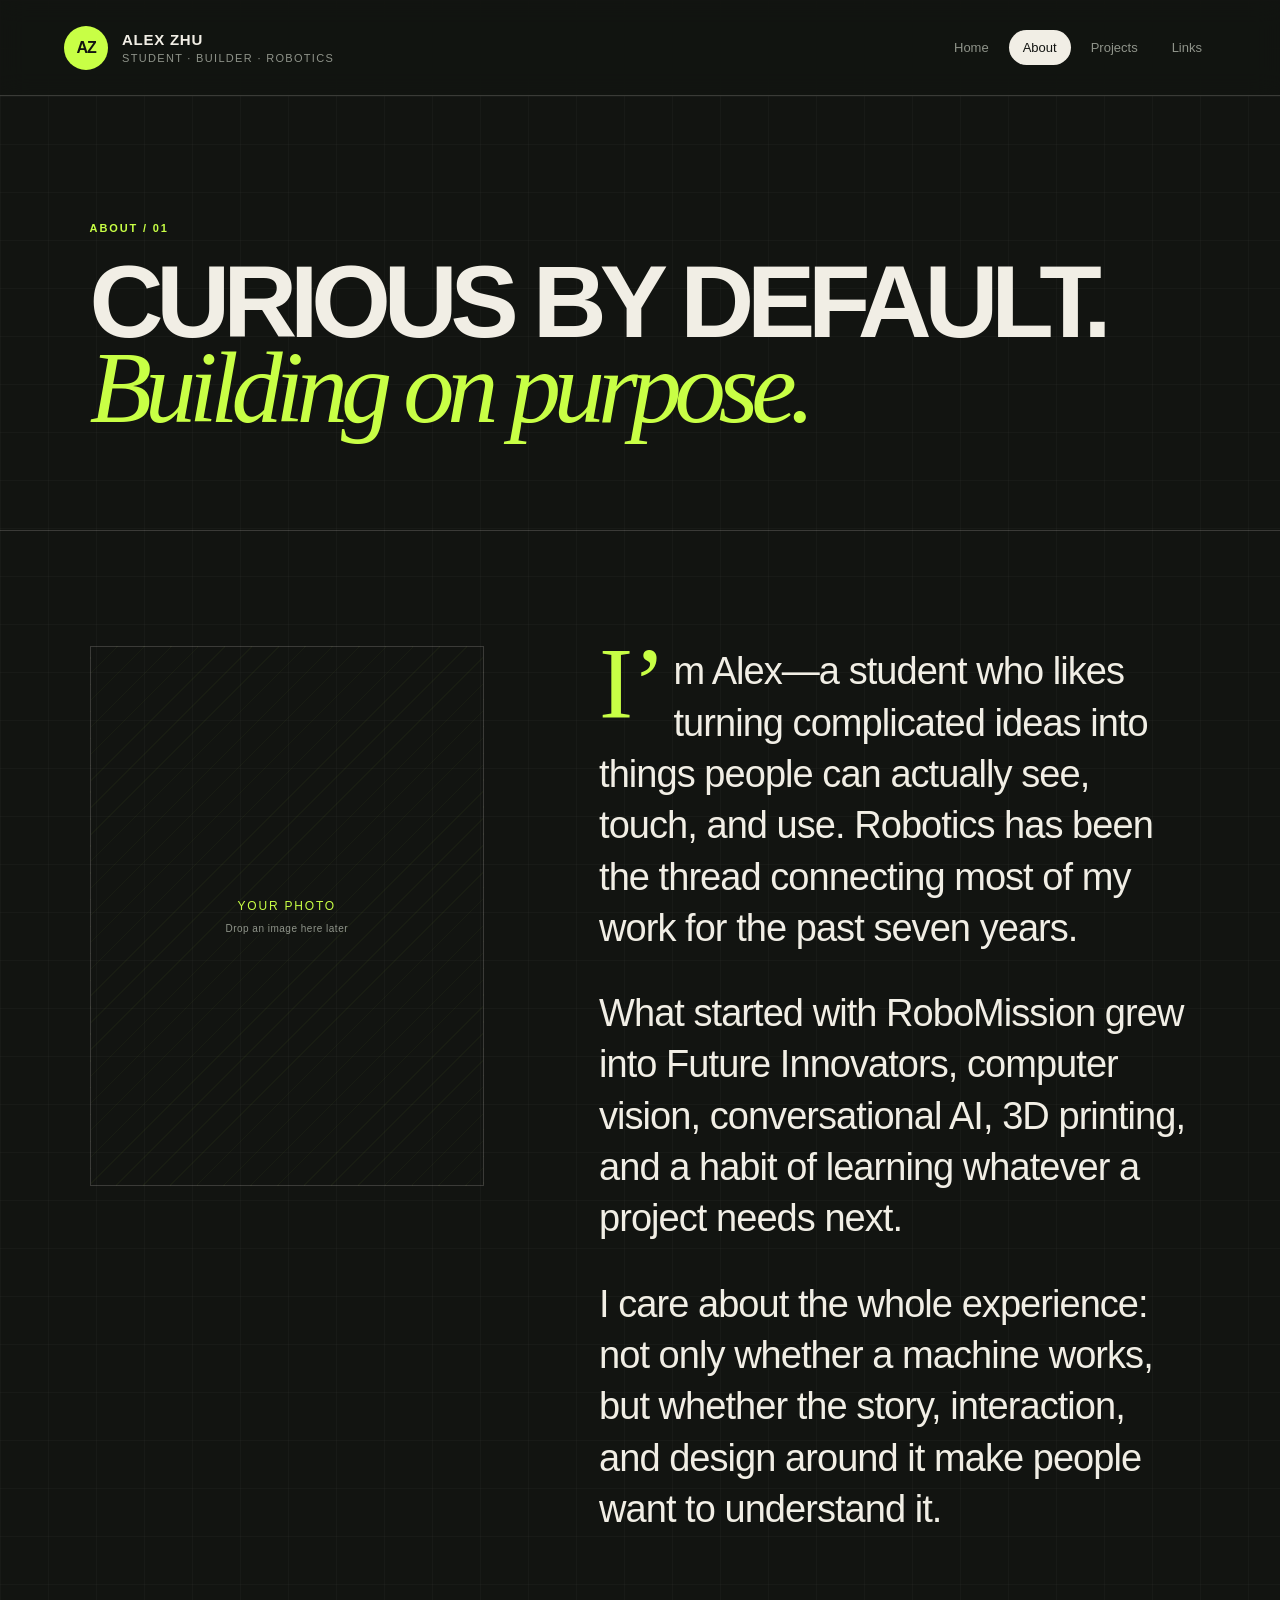
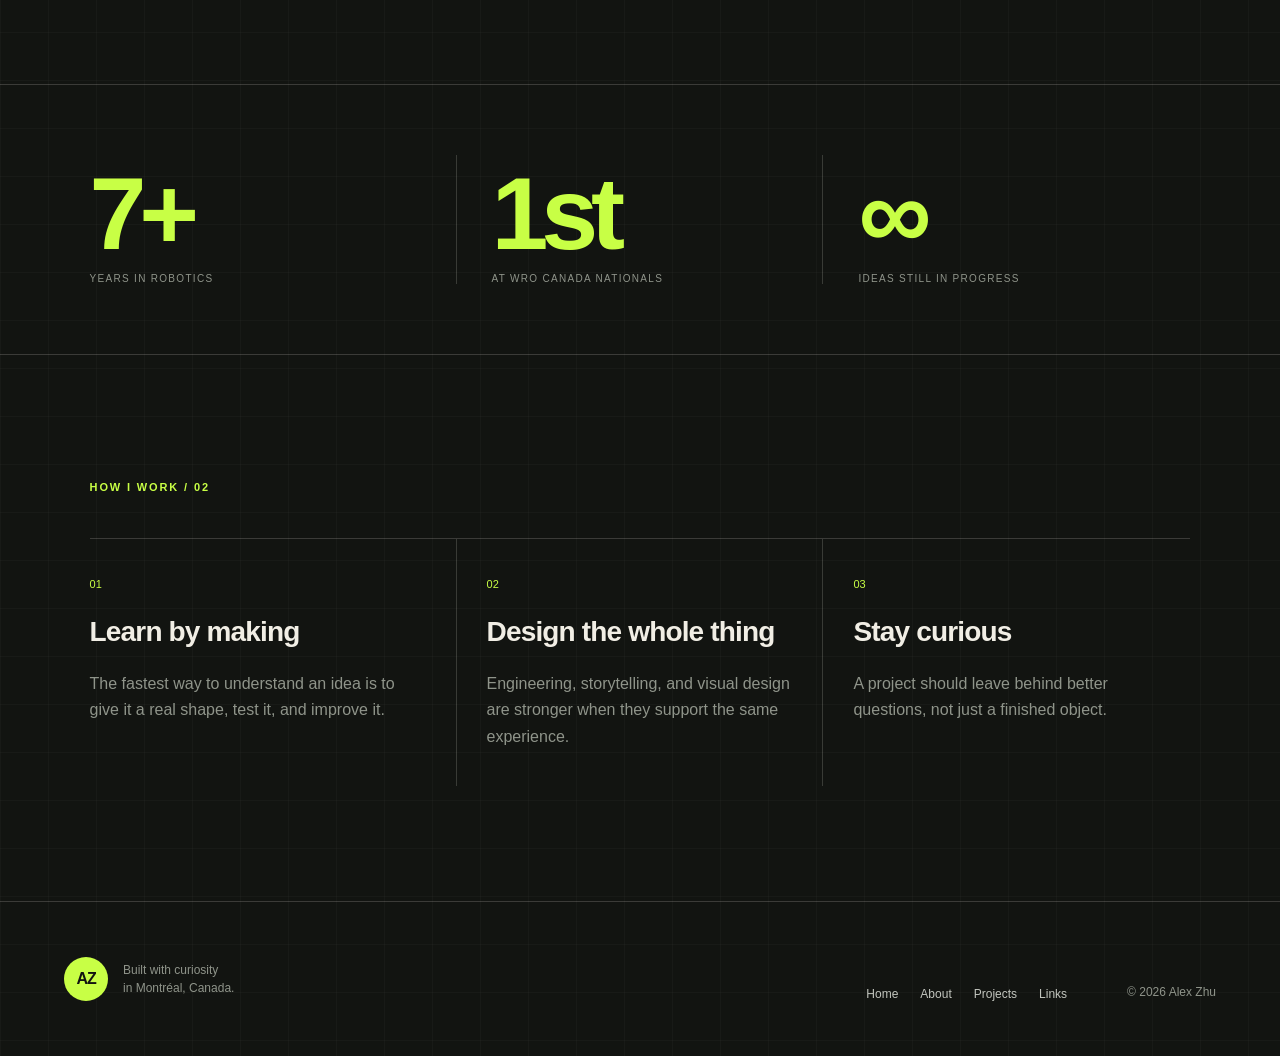
==== about/index.html @ 8c71bd83 "Add files via upload" ====
<!doctype html><html lang="en"><head><meta charset="utf-8"><meta name="viewport" content="width=device-width,initial-scale=1"><title>About — Alex Zhu</title><meta name="description" content="Learn more about Alex Zhu and his approach to robotics and making."><link rel="stylesheet" href="/styles.css"><script defer src="/site.js"></script></head><body data-page="about"><div id="app"></div></body></html>
---- styles.css ----
:root{--ink:#121411;--paper:#f1eee5;--lime:#c8ff45;--muted:#8f948a;--line:rgba(241,238,229,.18)}
*{box-sizing:border-box}html{scroll-behavior:smooth}body{margin:0;background:var(--ink);color:var(--paper);font-family:Arial,Helvetica,sans-serif}a{color:inherit;text-decoration:none}
.site-frame{min-height:100vh;background-image:linear-gradient(rgba(255,255,255,.022) 1px,transparent 1px),linear-gradient(90deg,rgba(255,255,255,.022) 1px,transparent 1px);background-size:48px 48px}
.site-header{position:relative;z-index:5;min-height:96px;display:flex;align-items:center;justify-content:space-between;padding:20px clamp(22px,5vw,72px);border-bottom:1px solid var(--line);background:rgba(18,20,17,.9);backdrop-filter:blur(12px)}
.brand{display:flex;align-items:center;gap:14px}.brand-mark,.footer-mark{width:44px;height:44px;display:grid;place-items:center;background:var(--lime);color:var(--ink);font-weight:900;letter-spacing:-.08em;border-radius:50%}.brand strong,.brand small{display:block}.brand strong{font-size:15px;letter-spacing:.05em;text-transform:uppercase}.brand small{margin-top:4px;color:var(--muted);font-size:11px;text-transform:uppercase;letter-spacing:.12em}
nav{display:flex;gap:6px}nav a{font-size:13px;padding:10px 14px;color:var(--muted);border-radius:999px;transition:.2s ease}nav a:hover,nav a.active{background:var(--paper);color:var(--ink)}
.section-pad{padding:clamp(70px,9vw,140px) clamp(22px,7vw,110px)}
.hero{position:relative;min-height:720px;display:flex;flex-direction:column;justify-content:center;overflow:hidden}.hero:after{content:"";position:absolute;width:480px;height:480px;border:1px solid var(--line);border-radius:50%;right:-70px;top:70px;box-shadow:0 0 0 70px rgba(200,255,69,.025),0 0 0 140px rgba(200,255,69,.018)}
.eyebrow,.kicker{position:relative;z-index:1;color:var(--lime);text-transform:uppercase;letter-spacing:.17em;font-size:11px;font-weight:700}.status-dot{display:inline-block;width:7px;height:7px;border-radius:50%;background:var(--lime);margin-right:9px;box-shadow:0 0 12px var(--lime)}
.hero h1,.page-intro h1{position:relative;z-index:1;margin:25px 0 28px;max-width:1050px;font-size:clamp(58px,9.5vw,146px);line-height:.83;letter-spacing:-.07em;text-transform:uppercase;font-weight:900}h1 em,h2 em{font-family:Georgia,serif;font-weight:400;text-transform:none;color:var(--lime)}
.hero-copy{position:relative;z-index:1;max-width:650px;color:#bcc0b6;font-size:clamp(17px,2vw,22px);line-height:1.6}.hero-actions{position:relative;z-index:1;display:flex;gap:10px;margin-top:34px;flex-wrap:wrap}.button{display:inline-flex;align-items:center;gap:35px;padding:16px 20px;border:1px solid var(--line);font-size:13px;font-weight:700;text-transform:uppercase;letter-spacing:.08em;transition:.2s}.button-primary{background:var(--lime);border-color:var(--lime);color:var(--ink)}.button:hover{transform:translateY(-2px)}.hero-index{position:absolute;right:6vw;bottom:55px;font-size:12px;color:var(--muted);writing-mode:vertical-rl;letter-spacing:.25em}
.ticker{overflow:hidden;border-block:1px solid var(--line);padding:18px 0;color:var(--ink);background:var(--lime);font-size:13px;font-weight:900;letter-spacing:.12em;white-space:nowrap}.ticker div{width:max-content;animation:ticker 22s linear infinite}.ticker span{margin:0 32px}@keyframes ticker{to{transform:translateX(-28%)}}
.section-grid{display:grid;grid-template-columns:minmax(230px,.7fr) 1.6fr;gap:clamp(50px,9vw,140px)}.section-heading h2,.split-callout h2,.connect-panel h2{margin:20px 0;font-size:clamp(38px,5vw,72px);line-height:.98;letter-spacing:-.055em}.project-list{border-top:1px solid var(--line)}.project-row{display:grid;grid-template-columns:70px 1fr;gap:20px;padding:32px 0;border-bottom:1px solid var(--line)}.project-number,.link-index{color:var(--lime);font-size:11px;letter-spacing:.15em}.project-meta{color:var(--muted)!important;text-transform:uppercase;font-size:10px!important;letter-spacing:.14em}.project-row h3{font-size:clamp(28px,3.5vw,48px);letter-spacing:-.04em;margin:8px 0}.project-row p,.project-card p{color:#aeb2aa;line-height:1.6;margin:0;max-width:700px}.tag-list{display:flex;gap:7px;flex-wrap:wrap;margin-top:18px}.tag-list span{border:1px solid var(--line);border-radius:999px;padding:6px 10px;color:#cdd0c8;font-size:10px;text-transform:uppercase;letter-spacing:.09em}.text-link{display:inline-flex;gap:25px;margin-top:28px;border-bottom:1px solid var(--lime);padding-bottom:7px;color:var(--lime);font-size:13px;text-transform:uppercase;letter-spacing:.09em}
.split-callout{display:grid;grid-template-columns:.7fr 1.6fr;gap:clamp(50px,9vw,140px);background:var(--paper);color:var(--ink)}.split-callout .kicker,.split-callout .text-link{color:#577000}.split-callout p:not(.kicker){max-width:700px;color:#51554d;line-height:1.7;font-size:18px}.connect-panel{background:var(--lime);color:var(--ink)}.connect-panel .kicker{color:#4b5c1a}.connect-panel h2{max-width:820px;font-size:clamp(50px,7vw,100px)}.connect-links{border-top:1px solid rgba(18,20,17,.35);margin-top:50px}.connect-links a{display:flex;justify-content:space-between;padding:19px 0;border-bottom:1px solid rgba(18,20,17,.35);font-weight:700;text-transform:uppercase;letter-spacing:.08em;font-size:13px}
.site-footer{padding:55px clamp(22px,5vw,72px);border-top:1px solid var(--line);display:grid;grid-template-columns:1fr auto auto;align-items:end;gap:60px}.site-footer>div:first-child{display:flex;align-items:center;gap:15px}.site-footer p{margin:0;color:var(--muted);font-size:12px;line-height:1.5}.footer-nav{display:flex;gap:22px;font-size:12px;color:#c2c5be}.copyright{text-align:right}
.page-intro{padding-bottom:70px;border-bottom:1px solid var(--line)}.page-intro h1{font-size:clamp(52px,8vw,120px);margin-bottom:30px}.page-intro>p:last-child{max-width:680px;font-size:18px;line-height:1.6;color:#aeb2aa}.about-layout{display:grid;grid-template-columns:.8fr 1.2fr;gap:clamp(45px,9vw,130px);align-items:start}.portrait-placeholder{min-height:540px;display:flex;flex-direction:column;align-items:center;justify-content:center;border:1px solid var(--line);background:repeating-linear-gradient(135deg,transparent,transparent 18px,rgba(200,255,69,.035) 18px,rgba(200,255,69,.035) 19px);color:var(--lime);font-size:12px;letter-spacing:.15em}.portrait-placeholder small{margin-top:10px;color:var(--muted);font-size:10px;letter-spacing:.05em}.about-copy p{font-size:clamp(22px,3vw,38px);line-height:1.35;letter-spacing:-.025em;margin:0 0 34px}.about-copy p:first-child:first-letter{color:var(--lime);font-family:Georgia,serif;font-size:2.7em;float:left;line-height:.75;margin-right:8px}
.stats{display:grid;grid-template-columns:repeat(3,1fr);border-block:1px solid var(--line);padding-top:70px;padding-bottom:70px}.stats div{display:flex;flex-direction:column;border-right:1px solid var(--line);padding-left:35px}.stats div:first-child{padding-left:0}.stats div:last-child{border:0}.stats strong{font-size:clamp(55px,8vw,110px);letter-spacing:-.07em;color:var(--lime)}.stats span{color:var(--muted);text-transform:uppercase;letter-spacing:.13em;font-size:10px}.principle-grid{display:grid;grid-template-columns:repeat(3,1fr);margin-top:45px;border-top:1px solid var(--line)}.principle-grid article{padding:35px 30px 20px 0;border-right:1px solid var(--line)}.principle-grid article+article{padding-left:30px}.principle-grid article:last-child{border:0}.principle-grid span{color:var(--lime);font-size:11px}.principle-grid h2{font-size:28px;letter-spacing:-.03em}.principle-grid p{color:var(--muted);line-height:1.65}
.project-cards{display:grid;grid-template-columns:repeat(2,1fr);gap:1px;background:var(--line);padding-top:0}.project-card{min-height:480px;padding:36px;background:var(--ink);display:flex;flex-direction:column;justify-content:space-between}.project-card-top{display:flex;justify-content:space-between;color:var(--lime);font-size:10px;text-transform:uppercase;letter-spacing:.13em}.project-card h2{font-size:clamp(35px,4vw,62px);letter-spacing:-.055em;margin:12px 0 20px}.project-card:nth-child(2),.project-card:nth-child(3){background:#181b16}
.links-page{min-height:770px}.links-page h1{font-size:clamp(52px,8vw,112px);line-height:.85;letter-spacing:-.065em;text-transform:uppercase;margin:25px 0 70px}.link-stack{max-width:900px;border-top:1px solid var(--line)}.link-stack>a,.link-disabled{display:grid;grid-template-columns:70px 1fr auto;align-items:center;padding:23px 5px;border-bottom:1px solid var(--line);transition:.2s}.link-stack>a:hover{background:var(--lime);color:var(--ink);padding-inline:18px}.link-stack strong,.link-stack small{display:block}.link-stack strong{font-size:24px;letter-spacing:-.03em}.link-stack small{margin-top:4px;color:var(--muted);font-size:11px;text-transform:uppercase;letter-spacing:.1em}.link-stack b{font-size:22px}.link-disabled{opacity:.42}.edit-hint{margin-top:25px;color:var(--muted);font-size:12px}.edit-hint code{color:var(--lime)}
@media(max-width:760px){.site-header{align-items:flex-start;gap:18px;flex-direction:column}.site-header nav{width:100%;overflow:auto;padding-bottom:2px}.site-header nav a{padding:8px 12px}.brand small{display:none}.hero{min-height:650px}.hero h1{font-size:clamp(48px,16vw,82px)}.hero:after{width:280px;height:280px;right:-120px}.section-grid,.split-callout,.about-layout{grid-template-columns:1fr}.project-cards{grid-template-columns:1fr}.project-card{min-height:390px}.stats,.principle-grid{grid-template-columns:1fr}.stats div{padding:25px 0;border-right:0;border-bottom:1px solid var(--line)}.principle-grid article,.principle-grid article+article{padding:28px 0;border-right:0;border-bottom:1px solid var(--line)}.site-footer{grid-template-columns:1fr;gap:28px;align-items:start}.copyright{text-align:left}.footer-nav{flex-wrap:wrap}.portrait-placeholder{min-height:360px}}
@media(prefers-reduced-motion:reduce){html{scroll-behavior:auto}.ticker div{animation:none}.button{transition:none}}
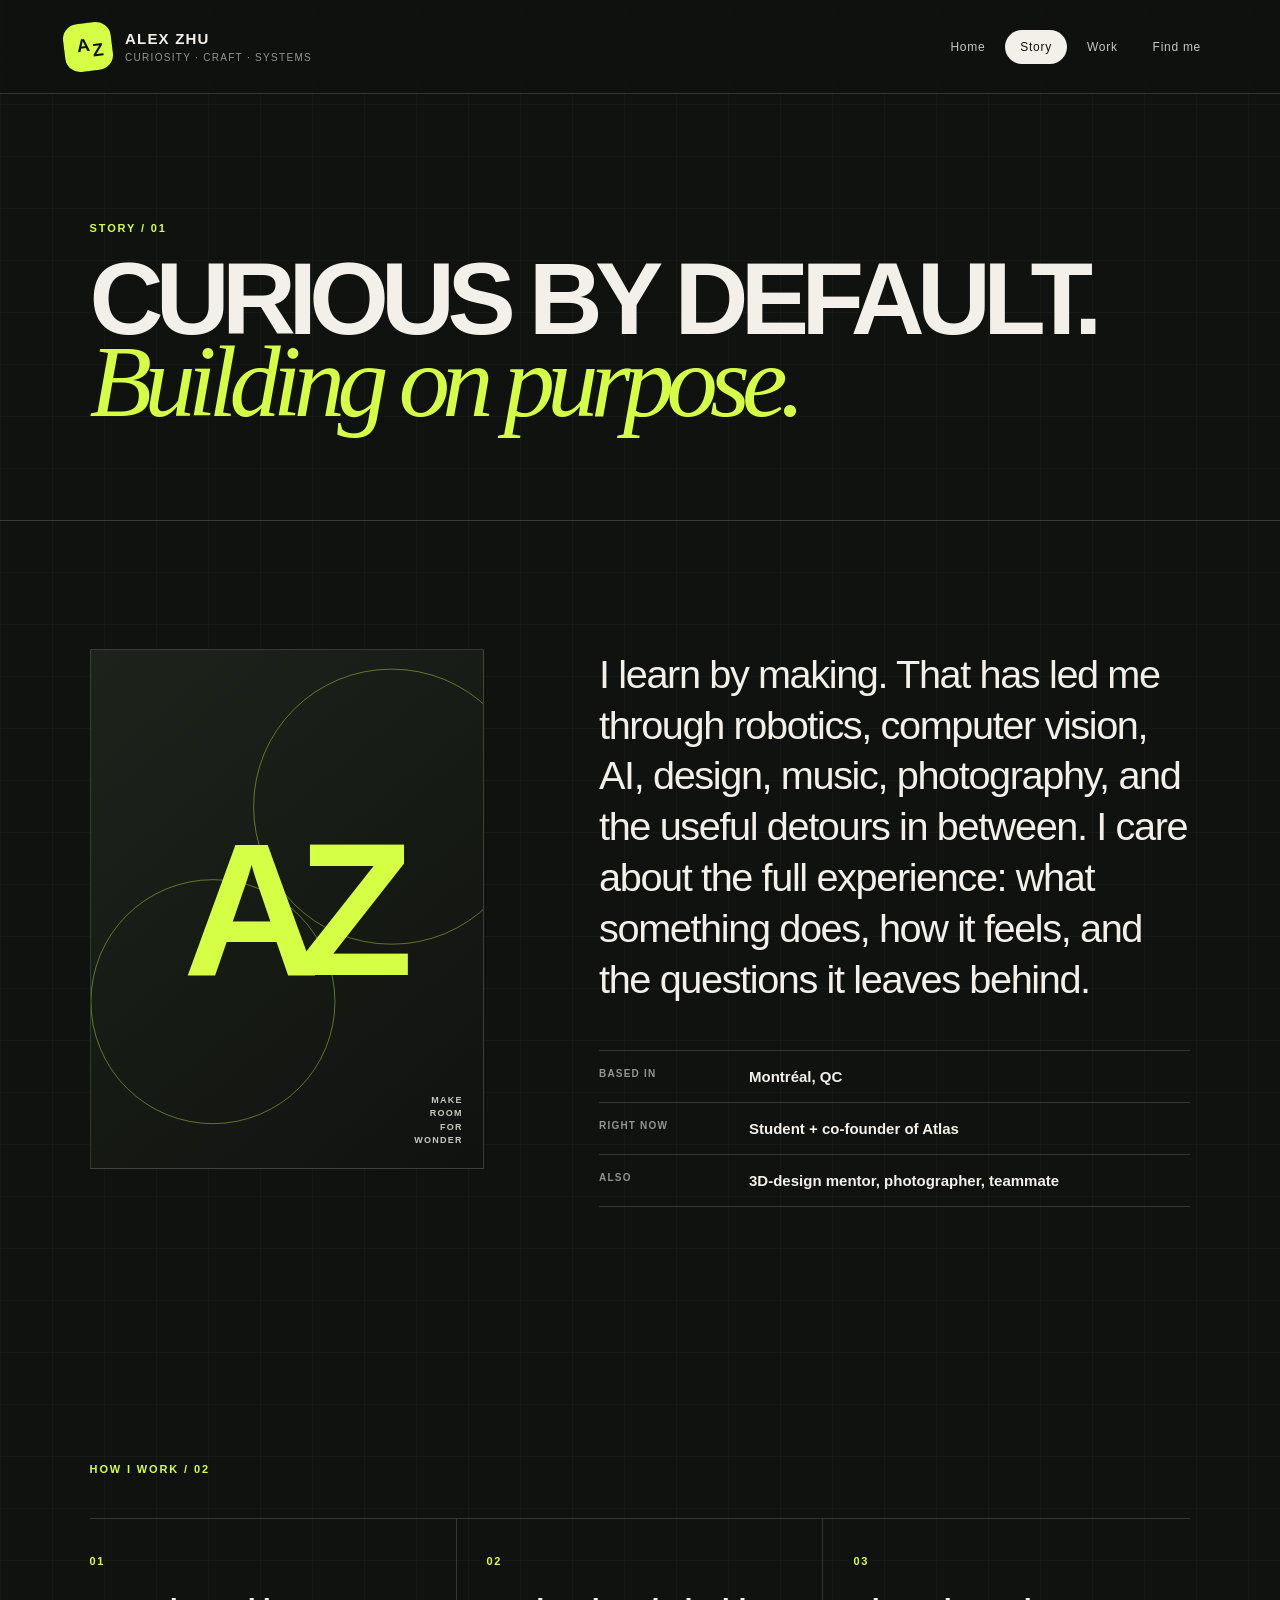
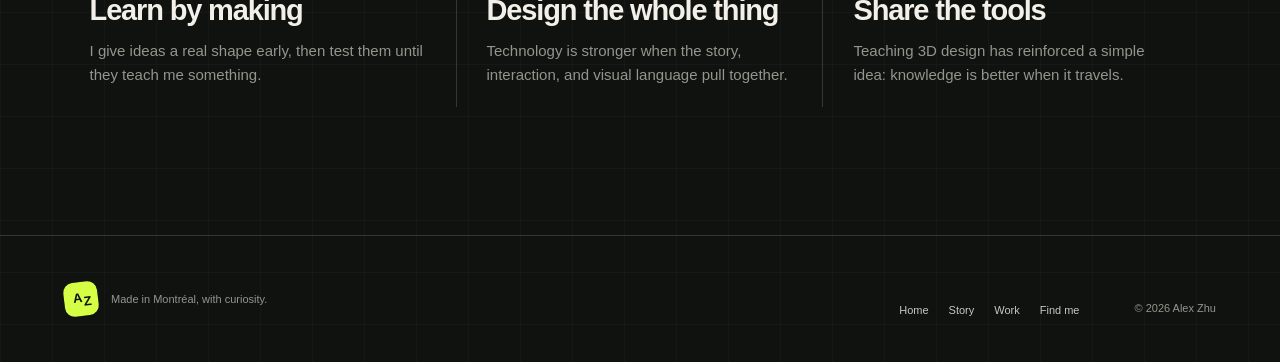
==== commit 639c210a: "Rebuild personal portfolio identity and content" ====
--- a/about/index.html
+++ b/about/index.html
@@ -1 +1 @@
-<!doctype html><html lang="en"><head><meta charset="utf-8"><meta name="viewport" content="width=device-width,initial-scale=1"><title>About — Alex Zhu</title><meta name="description" content="Learn more about Alex Zhu and his approach to robotics and making."><link rel="stylesheet" href="/styles.css"><script defer src="/site.js"></script></head><body data-page="about"><div id="app"></div></body></html>
+<!doctype html><html lang="en"><head><meta charset="utf-8"><meta name="viewport" content="width=device-width,initial-scale=1"><title>Story — Alex Zhu</title><meta name="description" content="Learn about Alex Zhu’s approach to making, learning, and creative technology."><link rel="stylesheet" href="/styles.css"><script defer src="/site.js"></script></head><body data-page="about"><div id="app"></div></body></html>
--- a/styles.css
+++ b/styles.css
@@ -1,21 +1 @@
-:root{--ink:#121411;--paper:#f1eee5;--lime:#c8ff45;--muted:#8f948a;--line:rgba(241,238,229,.18)}
-*{box-sizing:border-box}html{scroll-behavior:smooth}body{margin:0;background:var(--ink);color:var(--paper);font-family:Arial,Helvetica,sans-serif}a{color:inherit;text-decoration:none}
-.site-frame{min-height:100vh;background-image:linear-gradient(rgba(255,255,255,.022) 1px,transparent 1px),linear-gradient(90deg,rgba(255,255,255,.022) 1px,transparent 1px);background-size:48px 48px}
-.site-header{position:relative;z-index:5;min-height:96px;display:flex;align-items:center;justify-content:space-between;padding:20px clamp(22px,5vw,72px);border-bottom:1px solid var(--line);background:rgba(18,20,17,.9);backdrop-filter:blur(12px)}
-.brand{display:flex;align-items:center;gap:14px}.brand-mark,.footer-mark{width:44px;height:44px;display:grid;place-items:center;background:var(--lime);color:var(--ink);font-weight:900;letter-spacing:-.08em;border-radius:50%}.brand strong,.brand small{display:block}.brand strong{font-size:15px;letter-spacing:.05em;text-transform:uppercase}.brand small{margin-top:4px;color:var(--muted);font-size:11px;text-transform:uppercase;letter-spacing:.12em}
-nav{display:flex;gap:6px}nav a{font-size:13px;padding:10px 14px;color:var(--muted);border-radius:999px;transition:.2s ease}nav a:hover,nav a.active{background:var(--paper);color:var(--ink)}
-.section-pad{padding:clamp(70px,9vw,140px) clamp(22px,7vw,110px)}
-.hero{position:relative;min-height:720px;display:flex;flex-direction:column;justify-content:center;overflow:hidden}.hero:after{content:"";position:absolute;width:480px;height:480px;border:1px solid var(--line);border-radius:50%;right:-70px;top:70px;box-shadow:0 0 0 70px rgba(200,255,69,.025),0 0 0 140px rgba(200,255,69,.018)}
-.eyebrow,.kicker{position:relative;z-index:1;color:var(--lime);text-transform:uppercase;letter-spacing:.17em;font-size:11px;font-weight:700}.status-dot{display:inline-block;width:7px;height:7px;border-radius:50%;background:var(--lime);margin-right:9px;box-shadow:0 0 12px var(--lime)}
-.hero h1,.page-intro h1{position:relative;z-index:1;margin:25px 0 28px;max-width:1050px;font-size:clamp(58px,9.5vw,146px);line-height:.83;letter-spacing:-.07em;text-transform:uppercase;font-weight:900}h1 em,h2 em{font-family:Georgia,serif;font-weight:400;text-transform:none;color:var(--lime)}
-.hero-copy{position:relative;z-index:1;max-width:650px;color:#bcc0b6;font-size:clamp(17px,2vw,22px);line-height:1.6}.hero-actions{position:relative;z-index:1;display:flex;gap:10px;margin-top:34px;flex-wrap:wrap}.button{display:inline-flex;align-items:center;gap:35px;padding:16px 20px;border:1px solid var(--line);font-size:13px;font-weight:700;text-transform:uppercase;letter-spacing:.08em;transition:.2s}.button-primary{background:var(--lime);border-color:var(--lime);color:var(--ink)}.button:hover{transform:translateY(-2px)}.hero-index{position:absolute;right:6vw;bottom:55px;font-size:12px;color:var(--muted);writing-mode:vertical-rl;letter-spacing:.25em}
-.ticker{overflow:hidden;border-block:1px solid var(--line);padding:18px 0;color:var(--ink);background:var(--lime);font-size:13px;font-weight:900;letter-spacing:.12em;white-space:nowrap}.ticker div{width:max-content;animation:ticker 22s linear infinite}.ticker span{margin:0 32px}@keyframes ticker{to{transform:translateX(-28%)}}
-.section-grid{display:grid;grid-template-columns:minmax(230px,.7fr) 1.6fr;gap:clamp(50px,9vw,140px)}.section-heading h2,.split-callout h2,.connect-panel h2{margin:20px 0;font-size:clamp(38px,5vw,72px);line-height:.98;letter-spacing:-.055em}.project-list{border-top:1px solid var(--line)}.project-row{display:grid;grid-template-columns:70px 1fr;gap:20px;padding:32px 0;border-bottom:1px solid var(--line)}.project-number,.link-index{color:var(--lime);font-size:11px;letter-spacing:.15em}.project-meta{color:var(--muted)!important;text-transform:uppercase;font-size:10px!important;letter-spacing:.14em}.project-row h3{font-size:clamp(28px,3.5vw,48px);letter-spacing:-.04em;margin:8px 0}.project-row p,.project-card p{color:#aeb2aa;line-height:1.6;margin:0;max-width:700px}.tag-list{display:flex;gap:7px;flex-wrap:wrap;margin-top:18px}.tag-list span{border:1px solid var(--line);border-radius:999px;padding:6px 10px;color:#cdd0c8;font-size:10px;text-transform:uppercase;letter-spacing:.09em}.text-link{display:inline-flex;gap:25px;margin-top:28px;border-bottom:1px solid var(--lime);padding-bottom:7px;color:var(--lime);font-size:13px;text-transform:uppercase;letter-spacing:.09em}
-.split-callout{display:grid;grid-template-columns:.7fr 1.6fr;gap:clamp(50px,9vw,140px);background:var(--paper);color:var(--ink)}.split-callout .kicker,.split-callout .text-link{color:#577000}.split-callout p:not(.kicker){max-width:700px;color:#51554d;line-height:1.7;font-size:18px}.connect-panel{background:var(--lime);color:var(--ink)}.connect-panel .kicker{color:#4b5c1a}.connect-panel h2{max-width:820px;font-size:clamp(50px,7vw,100px)}.connect-links{border-top:1px solid rgba(18,20,17,.35);margin-top:50px}.connect-links a{display:flex;justify-content:space-between;padding:19px 0;border-bottom:1px solid rgba(18,20,17,.35);font-weight:700;text-transform:uppercase;letter-spacing:.08em;font-size:13px}
-.site-footer{padding:55px clamp(22px,5vw,72px);border-top:1px solid var(--line);display:grid;grid-template-columns:1fr auto auto;align-items:end;gap:60px}.site-footer>div:first-child{display:flex;align-items:center;gap:15px}.site-footer p{margin:0;color:var(--muted);font-size:12px;line-height:1.5}.footer-nav{display:flex;gap:22px;font-size:12px;color:#c2c5be}.copyright{text-align:right}
-.page-intro{padding-bottom:70px;border-bottom:1px solid var(--line)}.page-intro h1{font-size:clamp(52px,8vw,120px);margin-bottom:30px}.page-intro>p:last-child{max-width:680px;font-size:18px;line-height:1.6;color:#aeb2aa}.about-layout{display:grid;grid-template-columns:.8fr 1.2fr;gap:clamp(45px,9vw,130px);align-items:start}.portrait-placeholder{min-height:540px;display:flex;flex-direction:column;align-items:center;justify-content:center;border:1px solid var(--line);background:repeating-linear-gradient(135deg,transparent,transparent 18px,rgba(200,255,69,.035) 18px,rgba(200,255,69,.035) 19px);color:var(--lime);font-size:12px;letter-spacing:.15em}.portrait-placeholder small{margin-top:10px;color:var(--muted);font-size:10px;letter-spacing:.05em}.about-copy p{font-size:clamp(22px,3vw,38px);line-height:1.35;letter-spacing:-.025em;margin:0 0 34px}.about-copy p:first-child:first-letter{color:var(--lime);font-family:Georgia,serif;font-size:2.7em;float:left;line-height:.75;margin-right:8px}
-.stats{display:grid;grid-template-columns:repeat(3,1fr);border-block:1px solid var(--line);padding-top:70px;padding-bottom:70px}.stats div{display:flex;flex-direction:column;border-right:1px solid var(--line);padding-left:35px}.stats div:first-child{padding-left:0}.stats div:last-child{border:0}.stats strong{font-size:clamp(55px,8vw,110px);letter-spacing:-.07em;color:var(--lime)}.stats span{color:var(--muted);text-transform:uppercase;letter-spacing:.13em;font-size:10px}.principle-grid{display:grid;grid-template-columns:repeat(3,1fr);margin-top:45px;border-top:1px solid var(--line)}.principle-grid article{padding:35px 30px 20px 0;border-right:1px solid var(--line)}.principle-grid article+article{padding-left:30px}.principle-grid article:last-child{border:0}.principle-grid span{color:var(--lime);font-size:11px}.principle-grid h2{font-size:28px;letter-spacing:-.03em}.principle-grid p{color:var(--muted);line-height:1.65}
-.project-cards{display:grid;grid-template-columns:repeat(2,1fr);gap:1px;background:var(--line);padding-top:0}.project-card{min-height:480px;padding:36px;background:var(--ink);display:flex;flex-direction:column;justify-content:space-between}.project-card-top{display:flex;justify-content:space-between;color:var(--lime);font-size:10px;text-transform:uppercase;letter-spacing:.13em}.project-card h2{font-size:clamp(35px,4vw,62px);letter-spacing:-.055em;margin:12px 0 20px}.project-card:nth-child(2),.project-card:nth-child(3){background:#181b16}
-.links-page{min-height:770px}.links-page h1{font-size:clamp(52px,8vw,112px);line-height:.85;letter-spacing:-.065em;text-transform:uppercase;margin:25px 0 70px}.link-stack{max-width:900px;border-top:1px solid var(--line)}.link-stack>a,.link-disabled{display:grid;grid-template-columns:70px 1fr auto;align-items:center;padding:23px 5px;border-bottom:1px solid var(--line);transition:.2s}.link-stack>a:hover{background:var(--lime);color:var(--ink);padding-inline:18px}.link-stack strong,.link-stack small{display:block}.link-stack strong{font-size:24px;letter-spacing:-.03em}.link-stack small{margin-top:4px;color:var(--muted);font-size:11px;text-transform:uppercase;letter-spacing:.1em}.link-stack b{font-size:22px}.link-disabled{opacity:.42}.edit-hint{margin-top:25px;color:var(--muted);font-size:12px}.edit-hint code{color:var(--lime)}
-@media(max-width:760px){.site-header{align-items:flex-start;gap:18px;flex-direction:column}.site-header nav{width:100%;overflow:auto;padding-bottom:2px}.site-header nav a{padding:8px 12px}.brand small{display:none}.hero{min-height:650px}.hero h1{font-size:clamp(48px,16vw,82px)}.hero:after{width:280px;height:280px;right:-120px}.section-grid,.split-callout,.about-layout{grid-template-columns:1fr}.project-cards{grid-template-columns:1fr}.project-card{min-height:390px}.stats,.principle-grid{grid-template-columns:1fr}.stats div{padding:25px 0;border-right:0;border-bottom:1px solid var(--line)}.principle-grid article,.principle-grid article+article{padding:28px 0;border-right:0;border-bottom:1px solid var(--line)}.site-footer{grid-template-columns:1fr;gap:28px;align-items:start}.copyright{text-align:left}.footer-nav{flex-wrap:wrap}.portrait-placeholder{min-height:360px}}
-@media(prefers-reduced-motion:reduce){html{scroll-behavior:auto}.ticker div{animation:none}.button{transition:none}}
+:root{--ink:#10120f;--ink-soft:#191d18;--paper:#f3f0e9;--lime:#d5ff45;--mist:#c6c8bf;--muted:#92968d;--line:rgba(243,240,233,.16);--serif:Georgia,"Times New Roman",serif}*{box-sizing:border-box}html{scroll-behavior:smooth}body{margin:0;background:var(--ink);color:var(--paper);font-family:Arial,Helvetica,sans-serif}a{color:inherit;text-decoration:none}.site-frame{min-height:100vh;overflow:hidden;background-image:linear-gradient(rgba(255,255,255,.025) 1px,transparent 1px),linear-gradient(90deg,rgba(255,255,255,.025) 1px,transparent 1px);background-size:52px 52px}.site-header{position:relative;z-index:10;min-height:94px;display:flex;align-items:center;justify-content:space-between;padding:16px clamp(20px,5vw,76px);border-bottom:1px solid var(--line);background:rgba(16,18,15,.84);backdrop-filter:blur(18px)}.brand{display:inline-flex;align-items:center;gap:13px}.brand-mark{position:relative;display:grid;place-items:center;width:48px;height:48px;border:1px solid rgba(213,255,69,.65);border-radius:15px;background:var(--lime);color:var(--ink);font-size:18px;font-weight:900;line-height:1;letter-spacing:-.11em;transform:rotate(-7deg);transition:transform .25s ease}.brand:hover .brand-mark{transform:rotate(0) scale(1.05)}.brand-mark i{position:absolute;left:12px;top:12px;font-style:normal}.brand-mark b{position:absolute;right:10px;bottom:10px}.brand-copy{display:grid;gap:5px}.brand-copy strong{font-size:15px;letter-spacing:.08em;text-transform:uppercase}.brand-copy small{color:var(--muted);font-size:10px;letter-spacing:.13em;text-transform:uppercase}nav{display:flex;align-items:center;gap:5px}nav a{padding:9px 14px;border:1px solid transparent;border-radius:999px;color:var(--mist);font-size:12px;letter-spacing:.06em;transition:.2s ease}nav a:hover{border-color:var(--line);color:var(--paper)}nav a.active{background:var(--paper);color:var(--ink)}.section-pad{padding:clamp(76px,10vw,150px) clamp(22px,7vw,112px)}.hero{position:relative;display:flex;flex-direction:column;justify-content:center;min-height:calc(100vh - 94px);isolation:isolate}.hero:before{position:absolute;z-index:-1;right:8vw;top:17%;width:min(31vw,460px);aspect-ratio:1;content:"";border:1px solid var(--line);border-radius:49% 51% 59% 41% / 44% 50% 50% 56%;box-shadow:0 0 0 48px rgba(213,255,69,.025),0 0 0 102px rgba(213,255,69,.017)}.hero-orbit{position:absolute;z-index:-1;border:1px solid rgba(213,255,69,.28);border-radius:50%;pointer-events:none}.orbit-one{width:110px;height:110px;right:21%;top:24%;animation:drift 8s ease-in-out infinite}.orbit-two{width:18px;height:18px;right:9%;bottom:20%;background:var(--lime);border:0;animation:drift 6s ease-in-out -2s infinite}@keyframes drift{50%{transform:translateY(-18px) translateX(10px)}}.eyebrow,.kicker{margin:0;color:var(--lime);font-size:11px;font-weight:700;letter-spacing:.17em;text-transform:uppercase}.status-dot{display:inline-block;width:7px;height:7px;margin-right:9px;border-radius:50%;background:var(--lime);box-shadow:0 0 15px var(--lime)}.hero h1,.page-intro h1{max-width:1110px;margin:24px 0 29px;font-size:clamp(61px,10vw,154px);font-weight:900;letter-spacing:-.075em;line-height:.8;text-transform:uppercase}.hero h1 em,.page-intro h1 em,h2 em{font-family:var(--serif);font-weight:400;text-transform:none;color:var(--lime)}.hero-copy{max-width:630px;margin:0;color:var(--mist);font-size:clamp(17px,2vw,21px);line-height:1.6}.hero-actions{display:flex;flex-wrap:wrap;gap:10px;margin-top:36px}.button{display:inline-flex;align-items:center;gap:23px;padding:15px 18px;border:1px solid var(--line);font-size:11px;font-weight:700;letter-spacing:.11em;text-transform:uppercase;transition:transform .2s ease,background .2s ease}.button:hover{transform:translateY(-3px)}.button-primary{background:var(--lime);border-color:var(--lime);color:var(--ink)}.button-quiet{color:var(--paper)}.hero-stamp{position:absolute;right:7vw;bottom:52px;display:grid;gap:18px;justify-items:center;color:var(--muted);font-size:11px;letter-spacing:.13em;writing-mode:vertical-rl}.hero-stamp span{display:grid;place-items:center;width:40px;height:40px;border:1px solid var(--line);border-radius:50%;color:var(--lime);font-weight:800;letter-spacing:-.08em;writing-mode:horizontal-tb}.ticker{overflow:hidden;border-block:1px solid rgba(16,18,15,.24);background:var(--lime);color:var(--ink);font-size:12px;font-weight:900;letter-spacing:.14em;white-space:nowrap}.ticker div{width:max-content;padding:18px 0;animation:ticker 28s linear infinite}.ticker span{margin:0 30px}@keyframes ticker{to{transform:translateX(-36%)}}.section-grid{display:grid;grid-template-columns:minmax(250px,.78fr) 1.55fr;gap:clamp(48px,9vw,145px)}.section-heading h2,.split-callout h2,.connect-panel h2{max-width:720px;margin:19px 0;font-size:clamp(40px,5.4vw,76px);letter-spacing:-.06em;line-height:.93}.text-link{display:inline-flex;gap:20px;margin-top:22px;padding-bottom:7px;border-bottom:1px solid var(--lime);color:var(--lime);font-size:11px;font-weight:700;letter-spacing:.12em;text-transform:uppercase}.project-list{border-top:1px solid var(--line)}.project-row{display:grid;grid-template-columns:58px 1fr;gap:20px;padding:29px 0 31px;border-bottom:1px solid var(--line)}.project-number,.link-index{color:var(--lime);font-size:11px;font-weight:700;letter-spacing:.16em}.project-type{margin:0;color:var(--muted);font-size:10px;font-weight:700;letter-spacing:.14em;text-transform:uppercase}.project-row h3{margin:8px 0 10px;font-size:clamp(29px,3.5vw,49px);letter-spacing:-.05em}.project-row p:not(.project-type),.project-card p{max-width:680px;margin:0;color:var(--mist);font-size:15px;line-height:1.62}.tag-list{display:flex;flex-wrap:wrap;gap:7px;margin-top:18px}.tag-list span{padding:6px 9px;border:1px solid var(--line);border-radius:999px;color:var(--mist);font-size:9px;font-weight:700;letter-spacing:.1em;text-transform:uppercase}.split-callout{display:grid;grid-template-columns:.78fr 1.55fr;gap:clamp(48px,9vw,145px);background:var(--paper);color:var(--ink)}.split-callout .kicker{color:#697a1c}.split-callout h2{max-width:770px}.split-callout p:not(.kicker){max-width:670px;color:#51564e;font-size:18px;line-height:1.65}.interest-grid{display:flex;flex-wrap:wrap;gap:8px;margin-top:31px}.interest-grid span{padding:10px 12px;border:1px solid #b4b8ad;border-radius:999px;font-size:11px;font-weight:700;letter-spacing:.06em}.connect-panel{background:var(--lime);color:var(--ink)}.connect-panel .kicker{color:#65791a}.connect-panel h2{max-width:850px;font-size:clamp(50px,7.2vw,106px)}.connect-links{max-width:920px;margin-top:52px;border-top:1px solid rgba(16,18,15,.35)}.connect-links a{display:grid;grid-template-columns:160px 1fr auto;gap:20px;align-items:center;padding:20px 2px;border-bottom:1px solid rgba(16,18,15,.35);font-size:13px;font-weight:800;letter-spacing:.08em;text-transform:uppercase}.connect-links small{font-size:10px;font-weight:700;letter-spacing:.07em;text-transform:none}.site-footer{display:grid;grid-template-columns:1fr auto auto;gap:55px;align-items:end;padding:46px clamp(22px,5vw,76px);border-top:1px solid var(--line)}.site-footer .brand-mark{width:34px;height:34px;border-radius:10px;font-size:13px}.site-footer .brand-mark i{left:8px;top:8px}.site-footer .brand-mark b{right:7px;bottom:7px}.site-footer .brand-copy{display:none}.site-footer>div:first-child{display:flex;align-items:center;gap:13px}.site-footer p{margin:0;color:var(--muted);font-size:11px;line-height:1.5}.footer-nav{display:flex;gap:20px;color:var(--mist);font-size:11px}.copyright{text-align:right}.page-intro{padding-bottom:68px;border-bottom:1px solid var(--line)}.page-intro h1{font-size:clamp(54px,8vw,122px);margin-bottom:29px}.page-intro>p:last-child{max-width:670px;margin:0;color:var(--mist);font-size:18px;line-height:1.6}.about-layout{display:grid;grid-template-columns:.8fr 1.2fr;gap:clamp(45px,9vw,128px);align-items:start}.portrait-art{position:relative;display:grid;min-height:520px;place-items:center;overflow:hidden;border:1px solid var(--line);background:linear-gradient(140deg,#1d231b,#10120f)}.portrait-art:before,.portrait-art:after{position:absolute;content:"";border:1px solid rgba(213,255,69,.4);border-radius:50%}.portrait-art:before{width:62%;aspect-ratio:1;transform:translate(-30%,38%)}.portrait-art:after{width:70%;aspect-ratio:1;transform:translate(38%,-37%)}.portrait-art span{z-index:1;font-size:clamp(96px,15vw,190px);font-weight:900;letter-spacing:-.12em;color:var(--lime)}.portrait-art i{position:absolute;right:20px;bottom:20px;color:var(--mist);font-size:9px;font-style:normal;font-weight:700;letter-spacing:.14em;line-height:1.5;text-align:right}.about-copy>p{margin:0;color:var(--paper);font-size:clamp(24px,3.1vw,42px);letter-spacing:-.035em;line-height:1.28}.about-facts{display:grid;gap:0;margin-top:46px;border-top:1px solid var(--line)}.about-facts div{display:grid;grid-template-columns:130px 1fr;gap:20px;padding:17px 0;border-bottom:1px solid var(--line)}.about-facts span{color:var(--muted);font-size:10px;font-weight:700;letter-spacing:.12em;text-transform:uppercase}.about-facts strong{font-size:15px}.principle-grid{display:grid;grid-template-columns:repeat(3,1fr);margin-top:43px;border-top:1px solid var(--line)}.principle-grid article{padding:32px 30px 20px 0;border-right:1px solid var(--line)}.principle-grid article+article{padding-left:30px}.principle-grid article:last-child{border-right:0}.principle-grid span{color:var(--lime);font-size:11px;font-weight:700;letter-spacing:.14em}.principle-grid h2{margin:25px 0 12px;font-size:29px;letter-spacing:-.04em}.principle-grid p{margin:0;color:var(--muted);font-size:15px;line-height:1.6}.project-cards{display:grid;grid-template-columns:repeat(2,1fr);gap:1px;padding-top:0;background:var(--line)}.project-card{display:flex;min-height:505px;flex-direction:column;justify-content:space-between;padding:38px;background:var(--ink-soft);transition:background .25s ease}.project-card:hover{background:#22291f}.project-card-top{display:flex;justify-content:space-between;color:var(--mist);font-size:10px;font-weight:700;letter-spacing:.12em;text-transform:uppercase}.project-card.lime .project-card-top{color:var(--lime)}.project-card.blue .project-card-top{color:#8ad7ff}.project-card.coral .project-card-top{color:#ffb29f}.project-card.violet .project-card-top{color:#d1b6ff}.project-card h2{max-width:520px;margin:0 0 18px;font-size:clamp(38px,4.4vw,67px);letter-spacing:-.065em;line-height:.92}.links-page{min-height:680px}.links-page h1{margin:24px 0 64px;font-size:clamp(55px,8vw,115px);letter-spacing:-.07em;line-height:.82;text-transform:uppercase}.links-page h1 em{font-family:var(--serif);font-weight:400;text-transform:none;color:var(--lime)}.link-stack{max-width:930px;border-top:1px solid var(--line)}.link-stack a{display:grid;grid-template-columns:70px 1fr auto;gap:18px;align-items:center;padding:25px 6px;border-bottom:1px solid var(--line);transition:.2s ease}.link-stack a:hover{padding-inline:18px;background:var(--lime);color:var(--ink)}.link-stack strong,.link-stack small{display:block}.link-stack strong{font-size:27px;letter-spacing:-.04em}.link-stack small{margin-top:5px;color:var(--muted);font-size:10px;font-weight:700;letter-spacing:.08em;text-transform:uppercase}.link-stack a:hover small{color:#4c5a20}.link-note{max-width:440px;margin:30px 0 0;color:var(--muted);font-size:14px;line-height:1.6}@media(max-width:760px){.site-header{align-items:flex-start;gap:16px;flex-direction:column}.site-header nav{width:100%;overflow:auto;padding-bottom:2px}.site-header nav a{padding:8px 12px;white-space:nowrap}.brand-copy small{font-size:9px}.hero{min-height:680px}.hero h1{font-size:clamp(55px,17vw,90px)}.hero:before{right:-80px;width:280px}.hero-stamp{right:7vw}.section-grid,.split-callout,.about-layout{grid-template-columns:1fr}.section-grid,.split-callout{gap:32px}.connect-links a{grid-template-columns:1fr auto}.connect-links small{display:none}.site-footer{grid-template-columns:1fr;gap:27px;align-items:start}.footer-nav{flex-wrap:wrap}.copyright{text-align:left}.principle-grid,.project-cards{grid-template-columns:1fr}.principle-grid article,.principle-grid article+article{padding:28px 0;border-right:0;border-bottom:1px solid var(--line)}.principle-grid article:last-child{border-bottom:0}.project-card{min-height:400px}.portrait-art{min-height:390px}.about-facts div{grid-template-columns:1fr;gap:7px}.links-page h1{margin-bottom:45px}.link-stack a{grid-template-columns:48px 1fr auto}.link-stack strong{font-size:23px}}@media(prefers-reduced-motion:reduce){html{scroll-behavior:auto}.ticker div,.orbit-one,.orbit-two{animation:none}.button,.brand-mark{transition:none}}
